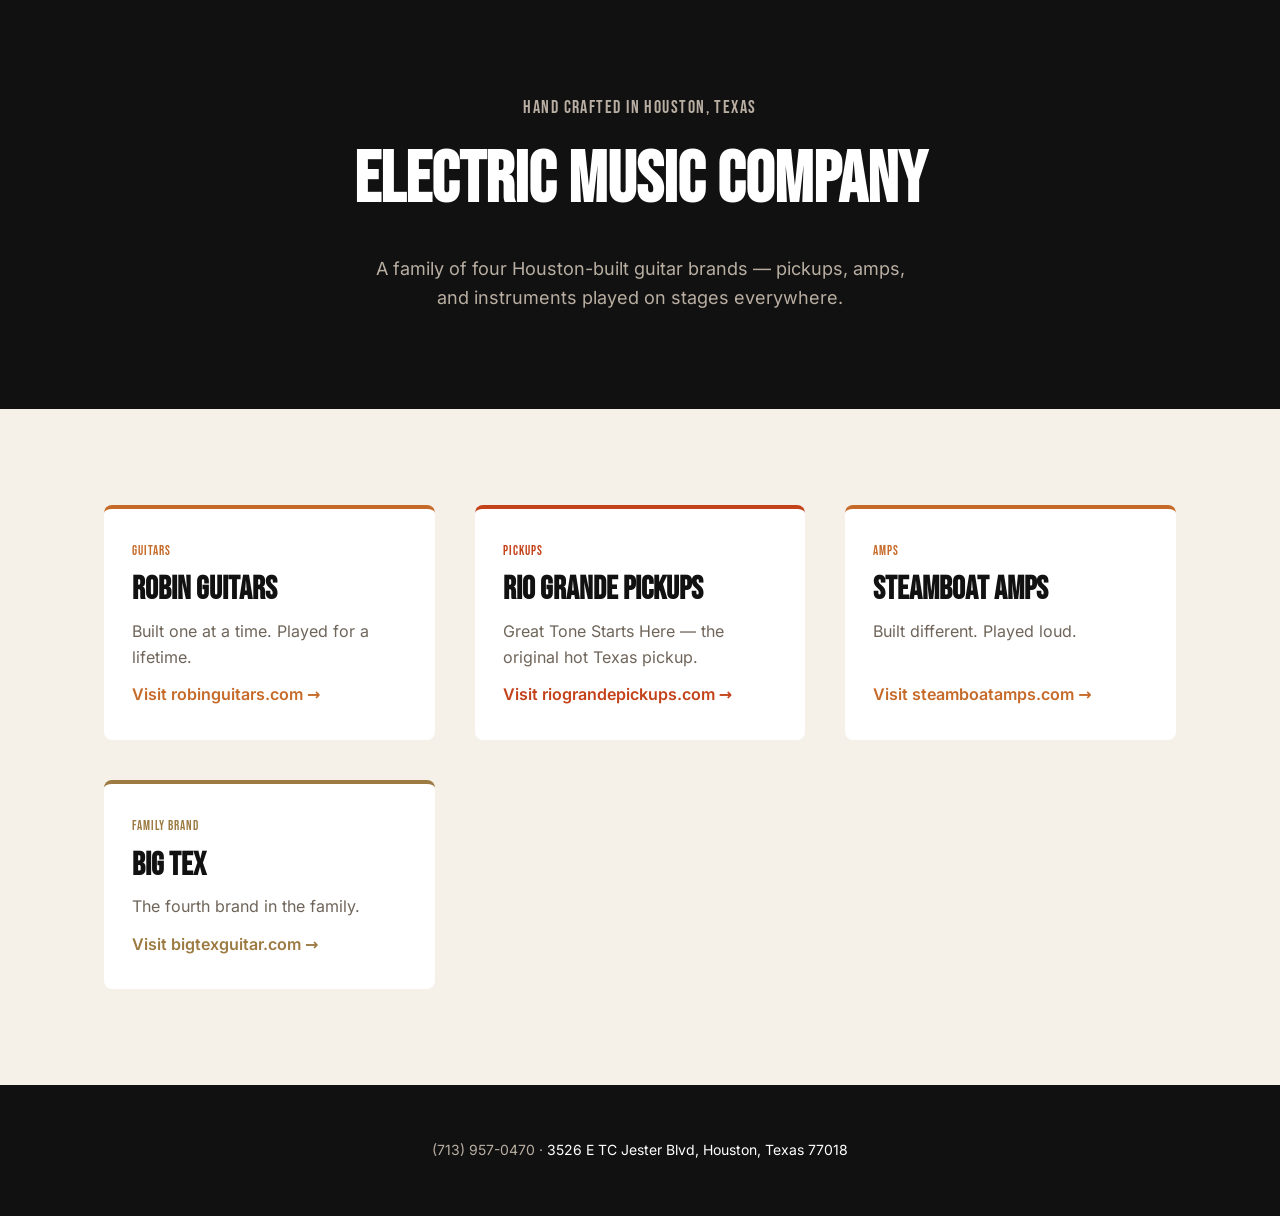
==== index.html @ 255fe2c1 "Add family hub page linking to all four brand sites index.html — a design-system-consistent landing " ====
<!doctype html>
<html lang="en">
<head>
<meta charset="utf-8">
<meta name="viewport" content="width=device-width, initial-scale=1">
<title>Electric Music Company — Houston Guitar Family</title>
<meta name="description" content="Robin Guitars, Rio Grande Pickups, Steamboat Amps, and Big Tex — hand built in Houston, Texas. One family, four brands.">
<link rel="stylesheet" href="design-system/tokens.css">
<style>
  * { box-sizing: border-box; }
  body {
    margin: 0;
    background: var(--cream);
    color: var(--text-on-light);
    font-family: var(--font-body);
    line-height: var(--lh-body);
  }
  a { color: inherit; }

  .hero {
    background: var(--ink);
    color: var(--paper);
    padding: var(--space-band) var(--space-gutter);
    text-align: center;
  }
  .hero .texas-lockup { justify-content: center; margin: 0 auto 1.5rem; }
  .hero h1 {
    font-family: var(--font-display);
    text-transform: uppercase;
    font-size: var(--fs-hero);
    line-height: var(--lh-tight);
    color: var(--paper);
    margin: 0 0 0.5em;
  }
  .hero p {
    max-width: var(--measure);
    margin: 0 auto;
    color: var(--text-muted-dark);
    font-size: 1.125rem;
  }

  .brands {
    max-width: 72rem;
    margin: 0 auto;
    padding: var(--space-band) var(--space-gutter);
    display: grid;
    grid-template-columns: repeat(auto-fit, minmax(15rem, 1fr));
    gap: var(--space-gutter);
  }
  .brand-card {
    background: var(--paper);
    border-radius: var(--radius-btn);
    padding: 2rem 1.75rem;
    display: flex;
    flex-direction: column;
    gap: 0.75rem;
    border-top: 4px solid var(--card-accent, var(--accent));
    text-decoration: none;
    transition: transform var(--dur) var(--ease), box-shadow var(--dur) var(--ease);
  }
  .brand-card:hover, .brand-card:focus-visible {
    transform: translateY(-2px);
    box-shadow: 0 12px 24px -12px rgba(17, 17, 17, 0.35);
  }
  .brand-card:focus-visible { outline: 2px solid var(--accent); outline-offset: 3px; }
  .brand-card__eyebrow {
    font-family: var(--font-display);
    text-transform: uppercase;
    letter-spacing: var(--track-eyebrow);
    font-size: var(--fs-eyebrow);
    color: var(--card-accent, var(--accent));
  }
  .brand-card h2 {
    font-family: var(--font-display);
    text-transform: uppercase;
    font-size: 2rem;
    line-height: var(--lh-tight);
    margin: 0;
    color: var(--ink);
  }
  .brand-card p {
    margin: 0;
    color: var(--text-muted-light);
    flex-grow: 1;
  }
  .brand-card__link {
    font-weight: 600;
    color: var(--card-accent, var(--accent));
  }
  .brand-card__link::after { content: " \2192"; }

  footer {
    background: var(--ink);
    color: var(--text-muted-dark);
    text-align: center;
    padding: var(--space-gutter);
    font-size: 0.875rem;
  }
  footer a { color: var(--paper); text-decoration: none; }
  footer a:hover { color: var(--accent-soft); }
</style>
</head>
<body>

  <section class="hero">
    <p class="texas-lockup">Hand Crafted in Houston, Texas</p>
    <h1>Electric Music Company</h1>
    <p>A family of four Houston-built guitar brands — pickups, amps, and instruments played on stages everywhere.</p>
  </section>

  <main>
    <div class="brands">
      <a class="brand-card" style="--card-accent: var(--accent)" href="https://www.robinguitars.com/" rel="noopener">
        <span class="brand-card__eyebrow">Guitars</span>
        <h2>Robin Guitars</h2>
        <p>Built one at a time. Played for a lifetime.</p>
        <span class="brand-card__link">Visit robinguitars.com</span>
      </a>

      <a class="brand-card" style="--card-accent: var(--copper)" href="https://www.riograndepickups.com/" rel="noopener">
        <span class="brand-card__eyebrow">Pickups</span>
        <h2>Rio Grande Pickups</h2>
        <p>Great Tone Starts Here — the original hot Texas pickup.</p>
        <span class="brand-card__link">Visit riograndepickups.com</span>
      </a>

      <a class="brand-card" style="--card-accent: var(--accent)" href="https://www.steamboatamps.com/" rel="noopener">
        <span class="brand-card__eyebrow">Amps</span>
        <h2>Steamboat Amps</h2>
        <p>Built different. Played loud.</p>
        <span class="brand-card__link">Visit steamboatamps.com</span>
      </a>

      <a class="brand-card" style="--card-accent: var(--brass)" href="https://www.bigtexguitar.com/" rel="noopener">
        <span class="brand-card__eyebrow">Family Brand</span>
        <h2>Big Tex</h2>
        <p>The fourth brand in the family.</p>
        <span class="brand-card__link">Visit bigtexguitar.com</span>
      </a>
    </div>
  </main>

  <footer>
    <p>(713) 957-0470 &middot; <a href="https://www.google.com/maps/search/?api=1&query=3526+E+TC+Jester+Blvd,+Houston,+Texas+77018" rel="noopener">3526 E TC Jester Blvd, Houston, Texas 77018</a></p>
  </footer>

</body>
</html>
---- design-system/tokens.css ----
/* ============================================================
   Houston Guitar Family — shared design tokens
   Source of truth for Robin Guitars, Steamboat Amps, Rio Grande.
   Values sampled from approved homepage mockups (Sept 2026).
   Palette + typeface confirmed by owner Sept 2026 (DECISIONS.md #3).
   ============================================================ */

/* Self-hosted per rule "Self-hosted assets only" — copy design-system/fonts/
   into each site's own theme assets at build time; do not link fonts.googleapis.com. */
@font-face {
  font-family: "Bebas Neue";
  font-style: normal;
  font-weight: 400;
  font-display: swap;
  src: url("fonts/bebas-neue-v16-latin-regular.woff2") format("woff2");
}
@font-face {
  font-family: "Inter";
  font-style: normal;
  font-weight: 100 900;
  font-display: swap;
  src: url("fonts/inter-v20-latin-variable.woff2") format("woff2-variations");
}

:root {
  /* ---- Color ---- */
  --ink:          #111111;  /* carbon black: primary dark, stage
                               environments and hardware            */
  --ink-soft:     #241e19;  /* raised surfaces on dark (chips)     */
  --cream:        #f5f1e8;  /* bone white: primary background,
                               vintage binding and finishes         */
  --paper:        #ffffff;  /* text on dark / light cards          */
  --accent:       #c66a2a;  /* burnt orange: signature accent — CTAs,
                               headline lines, eyebrows, links on dark */
  --accent-hover: color-mix(in srgb, var(--accent) 82%, black);
  --accent-soft:  color-mix(in srgb, var(--accent) 55%, white);
  --copper:       #c4421a;  /* Rio Grande pickup windings; family
                               connection across brands              */
  --walnut:       #4a3628;  /* fingerboards and wood grain           */
  --brass:        #9c7a41;  /* aged brass: premium highlight         */
  --text-on-light:#231d17;
  --text-muted-dark:  #b9aea2; /* sampled placeholder — resample from final assets */
  --text-muted-light: #6f655a;

  /* ---- Type ----
     Display: Bebas Neue, heavy condensed uppercase (free, OFL).
     Body: Inter, neutral sans (free, OFL). Decision resolved in
     planning/DECISIONS.md #3 — font files self-hosted in fonts/. */
  --font-display: "Bebas Neue", "Arial Narrow", sans-serif;
  --font-body:    "Inter", system-ui, sans-serif;

  --fs-hero:    clamp(2.5rem, 6vw, 4.5rem);
  --fs-h2:      clamp(1.75rem, 3.5vw, 2.5rem);
  --fs-h3:      1.375rem;
  --fs-body:    1rem;
  --fs-eyebrow: 0.8125rem;

  --lh-tight: 1.05;   /* display */
  --lh-body:  1.6;

  --track-eyebrow: 0.08em;

  /* ---- Shape & spacing ---- */
  --radius-btn:  8px;    /* buttons + MODEL SHOWN chip only        */
  --radius-none: 0;      /* imagery and cards are square-cornered  */
  --space-band:  clamp(3rem, 8vw, 6rem);   /* vertical band padding */
  --space-gutter: clamp(1rem, 4vw, 2.5rem);
  --measure: 34rem;      /* max width for running text             */

  /* ---- Motion ---- */
  --ease: cubic-bezier(.2,.7,.2,1);
  --dur:  180ms;
}

@media (prefers-reduced-motion: reduce) {
  :root { --dur: 0ms; }
}

/* ============================================================
   Shared component contracts (implement per-platform, same API)
   ============================================================ */

/* Orange CTA — identical on all three sites */
.btn-accent {
  display: inline-block;
  background: var(--accent);
  color: var(--paper);
  font-family: var(--font-body);
  font-weight: 600;
  font-size: 1.0625rem;
  padding: 0.75em 1.6em;
  border-radius: var(--radius-btn);
  text-decoration: none;
  transition: background var(--dur) var(--ease);
}
.btn-accent:hover, .btn-accent:focus-visible { background: var(--accent-hover); }
.btn-accent:focus-visible { outline: 2px solid var(--paper); outline-offset: 2px; }

/* Texas lockup — outline icon + two-line label, appears on every hero */
.texas-lockup {
  display: flex; align-items: center; gap: 0.75rem;
  color: var(--accent);
  font-family: var(--font-display);
  font-size: var(--fs-eyebrow);
  letter-spacing: var(--track-eyebrow);
  text-transform: uppercase;
  line-height: 1.3;
}
.texas-lockup svg { width: 2.5rem; height: auto; fill: none; stroke: currentColor; }

/* MODEL SHOWN chip — bottom-right of hero imagery */
.model-chip {
  background: color-mix(in srgb, var(--ink) 82%, transparent);
  color: var(--paper);
  padding: 0.6rem 1rem;
  border-radius: var(--radius-btn);
}
.model-chip .model-chip__label {
  display: block;
  color: var(--accent);
  font-size: 0.6875rem;
  letter-spacing: var(--track-eyebrow);
  text-transform: uppercase;
}

/* Section eyebrow with trailing rule: "THE WORKSHOP ————" */
.eyebrow-rule {
  display: flex; align-items: center; gap: 0.75rem;
  color: var(--accent);
  font-family: var(--font-display);
  font-size: var(--fs-eyebrow);
  letter-spacing: var(--track-eyebrow);
  text-transform: uppercase;
}
.eyebrow-rule::after {
  content: ""; width: 8rem; height: 1px; background: var(--accent-soft);
}
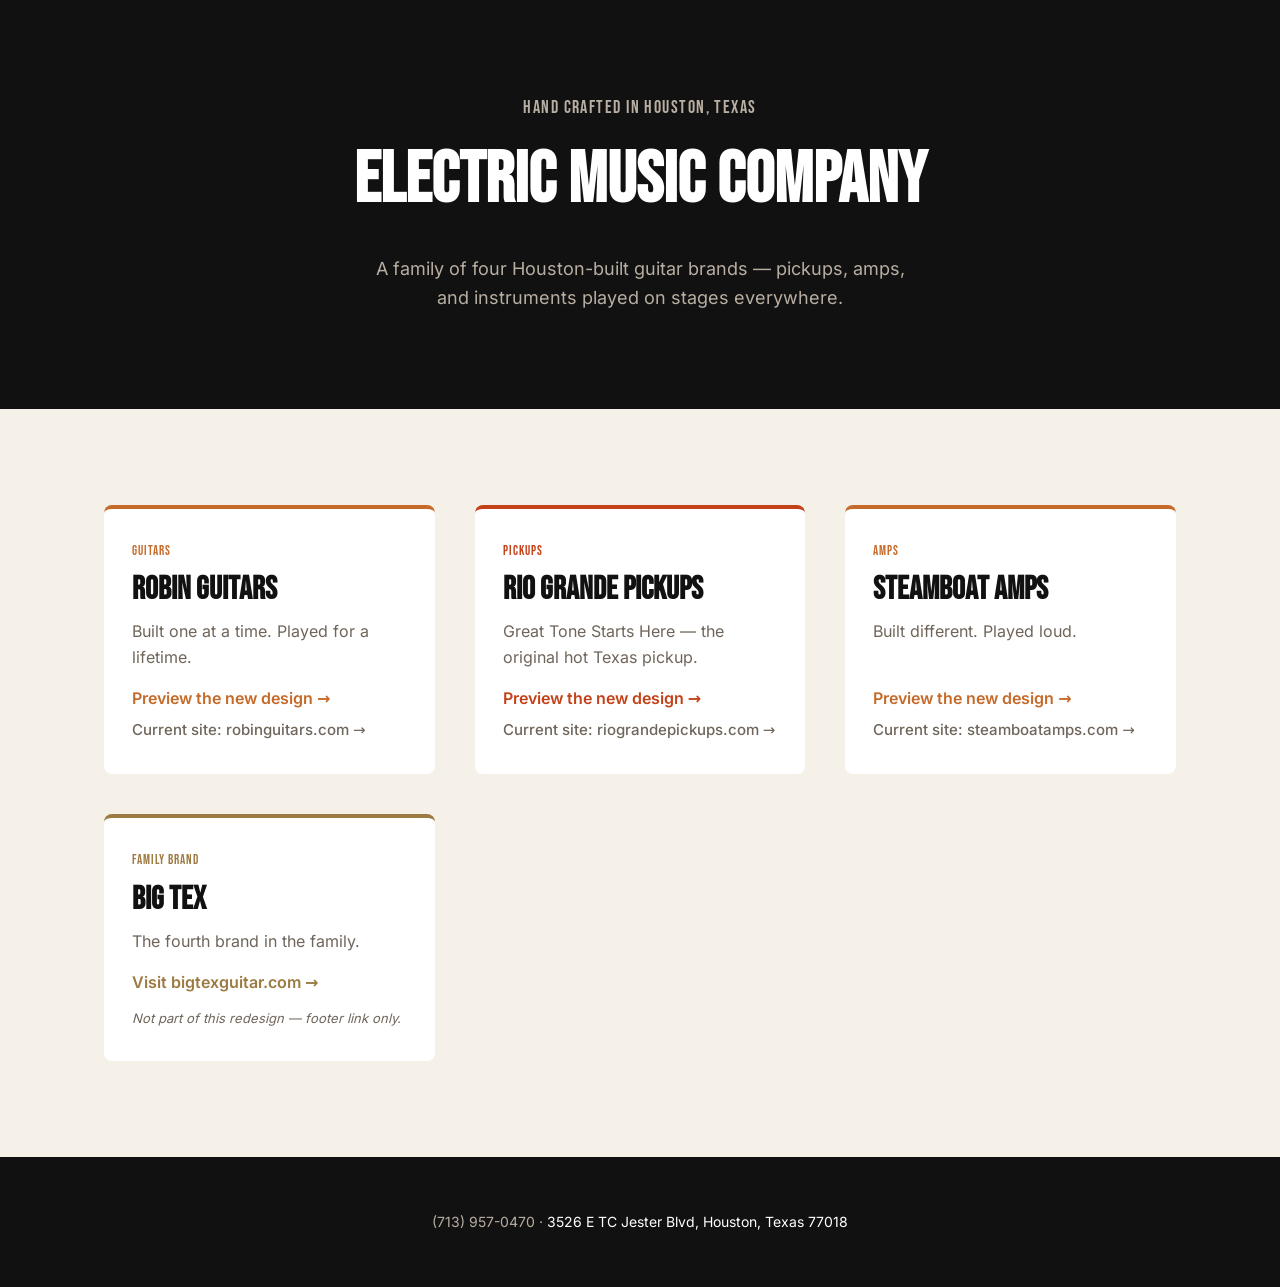
==== commit 5654a131: "Add new-design previews to the hub page for each in-progress rebuild Each redesigned brand card (Rob" ====
--- a/index.html
+++ b/index.html
@@ -55,14 +55,12 @@
     flex-direction: column;
     gap: 0.75rem;
     border-top: 4px solid var(--card-accent, var(--accent));
-    text-decoration: none;
     transition: transform var(--dur) var(--ease), box-shadow var(--dur) var(--ease);
   }
-  .brand-card:hover, .brand-card:focus-visible {
+  .brand-card:hover, .brand-card:focus-within {
     transform: translateY(-2px);
     box-shadow: 0 12px 24px -12px rgba(17, 17, 17, 0.35);
   }
-  .brand-card:focus-visible { outline: 2px solid var(--accent); outline-offset: 3px; }
   .brand-card__eyebrow {
     font-family: var(--font-display);
     text-transform: uppercase;
@@ -83,11 +81,29 @@
     color: var(--text-muted-light);
     flex-grow: 1;
   }
+  .brand-card__actions {
+    display: flex;
+    flex-direction: column;
+    gap: 0.4rem;
+    margin-top: 0.25rem;
+  }
   .brand-card__link {
     font-weight: 600;
+    text-decoration: none;
     color: var(--card-accent, var(--accent));
   }
+  .brand-card__link:hover, .brand-card__link:focus-visible { text-decoration: underline; }
   .brand-card__link::after { content: " \2192"; }
+  .brand-card__link--muted {
+    color: var(--text-muted-light);
+    font-weight: 500;
+    font-size: 0.9375rem;
+  }
+  .brand-card__note {
+    color: var(--text-muted-light);
+    font-size: 0.8125rem;
+    font-style: italic;
+  }
 
   footer {
     background: var(--ink);
@@ -110,33 +126,45 @@
 
   <main>
     <div class="brands">
-      <a class="brand-card" style="--card-accent: var(--accent)" href="https://www.robinguitars.com/" rel="noopener">
+      <div class="brand-card" style="--card-accent: var(--accent)">
         <span class="brand-card__eyebrow">Guitars</span>
         <h2>Robin Guitars</h2>
         <p>Built one at a time. Played for a lifetime.</p>
-        <span class="brand-card__link">Visit robinguitars.com</span>
-      </a>
+        <div class="brand-card__actions">
+          <a class="brand-card__link" href="design-system/mockups/robin-preview.html">Preview the new design</a>
+          <a class="brand-card__link brand-card__link--muted" href="https://www.robinguitars.com/" rel="noopener">Current site: robinguitars.com</a>
+        </div>
+      </div>
 
-      <a class="brand-card" style="--card-accent: var(--copper)" href="https://www.riograndepickups.com/" rel="noopener">
+      <div class="brand-card" style="--card-accent: var(--copper)">
         <span class="brand-card__eyebrow">Pickups</span>
         <h2>Rio Grande Pickups</h2>
         <p>Great Tone Starts Here — the original hot Texas pickup.</p>
-        <span class="brand-card__link">Visit riograndepickups.com</span>
-      </a>
+        <div class="brand-card__actions">
+          <a class="brand-card__link" href="design-system/mockups/riogrande-preview.html">Preview the new design</a>
+          <a class="brand-card__link brand-card__link--muted" href="https://www.riograndepickups.com/" rel="noopener">Current site: riograndepickups.com</a>
+        </div>
+      </div>
 
-      <a class="brand-card" style="--card-accent: var(--accent)" href="https://www.steamboatamps.com/" rel="noopener">
+      <div class="brand-card" style="--card-accent: var(--accent)">
         <span class="brand-card__eyebrow">Amps</span>
         <h2>Steamboat Amps</h2>
         <p>Built different. Played loud.</p>
-        <span class="brand-card__link">Visit steamboatamps.com</span>
-      </a>
+        <div class="brand-card__actions">
+          <a class="brand-card__link" href="design-system/mockups/steamboat-preview.html">Preview the new design</a>
+          <a class="brand-card__link brand-card__link--muted" href="https://www.steamboatamps.com/" rel="noopener">Current site: steamboatamps.com</a>
+        </div>
+      </div>
 
-      <a class="brand-card" style="--card-accent: var(--brass)" href="https://www.bigtexguitar.com/" rel="noopener">
+      <div class="brand-card" style="--card-accent: var(--brass)">
         <span class="brand-card__eyebrow">Family Brand</span>
         <h2>Big Tex</h2>
         <p>The fourth brand in the family.</p>
-        <span class="brand-card__link">Visit bigtexguitar.com</span>
-      </a>
+        <div class="brand-card__actions">
+          <a class="brand-card__link" href="https://www.bigtexguitar.com/" rel="noopener">Visit bigtexguitar.com</a>
+        </div>
+        <p class="brand-card__note">Not part of this redesign — footer link only.</p>
+      </div>
     </div>
   </main>
 
